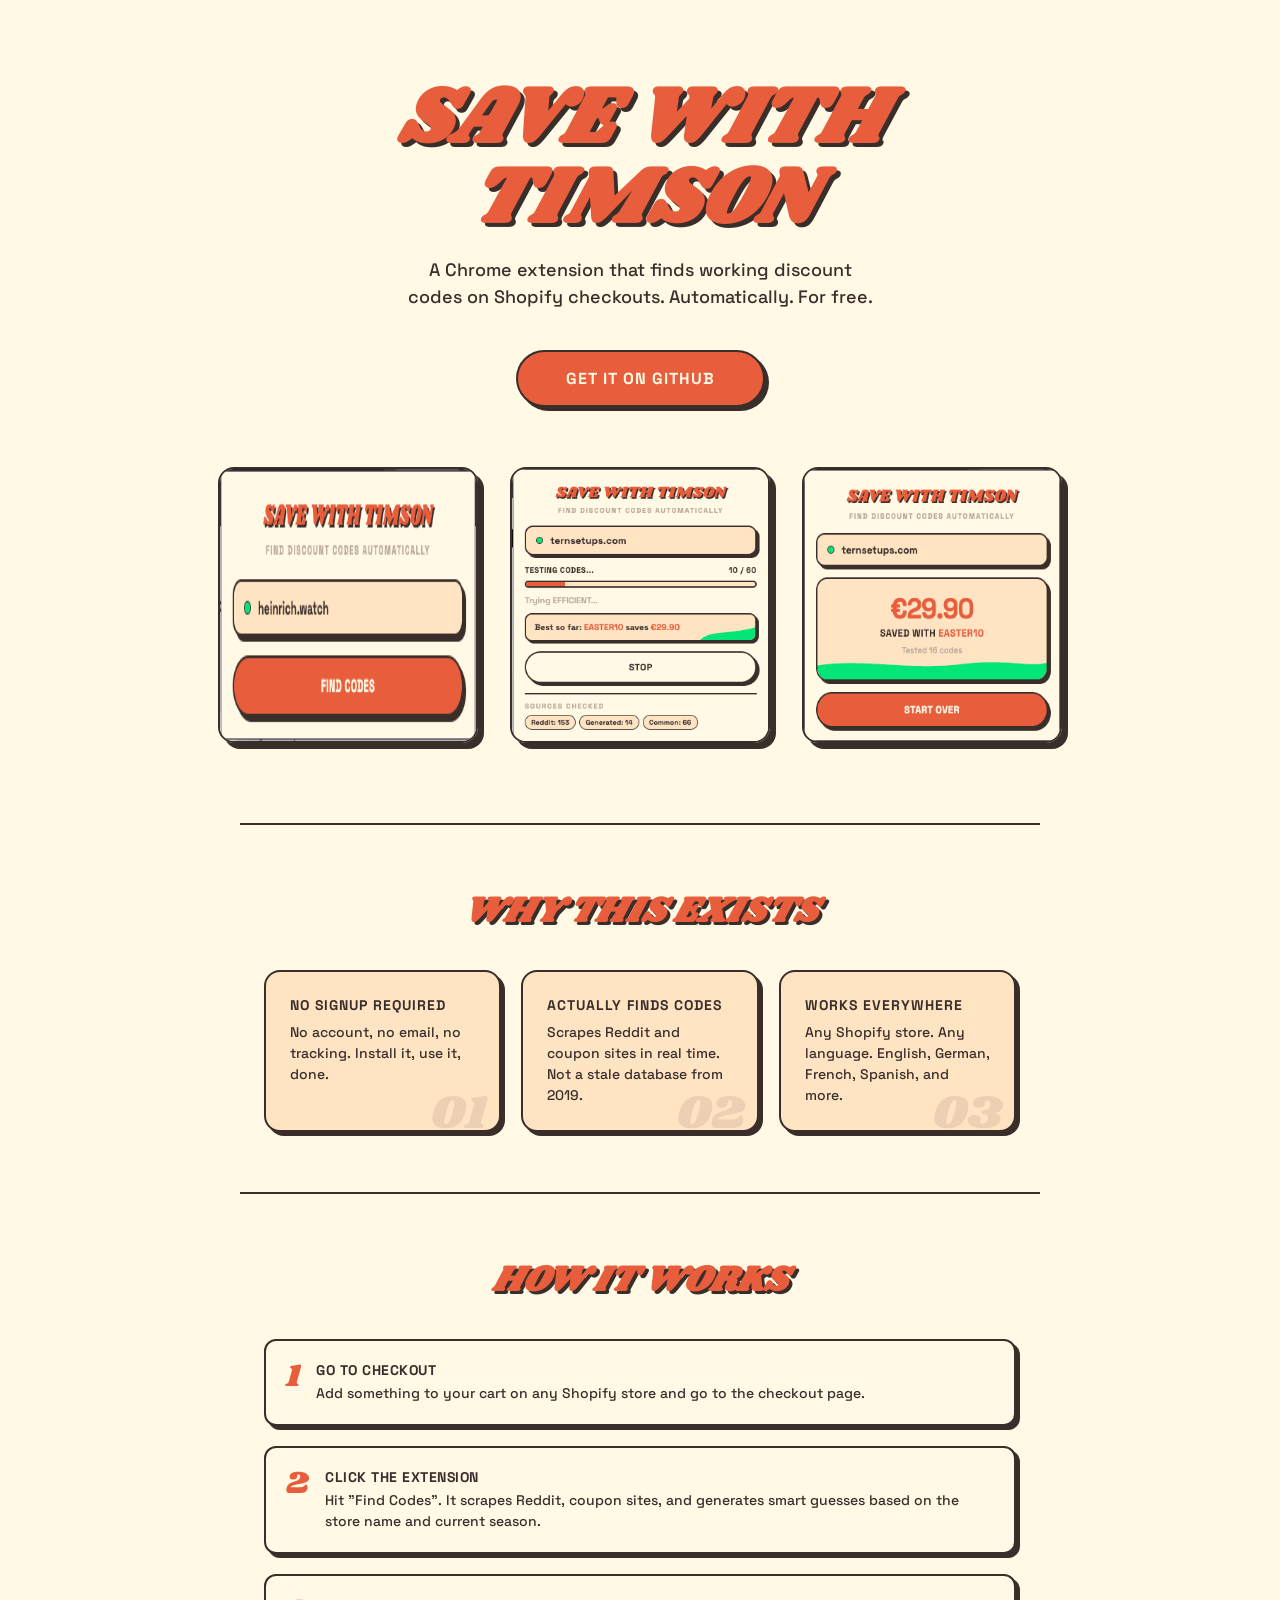
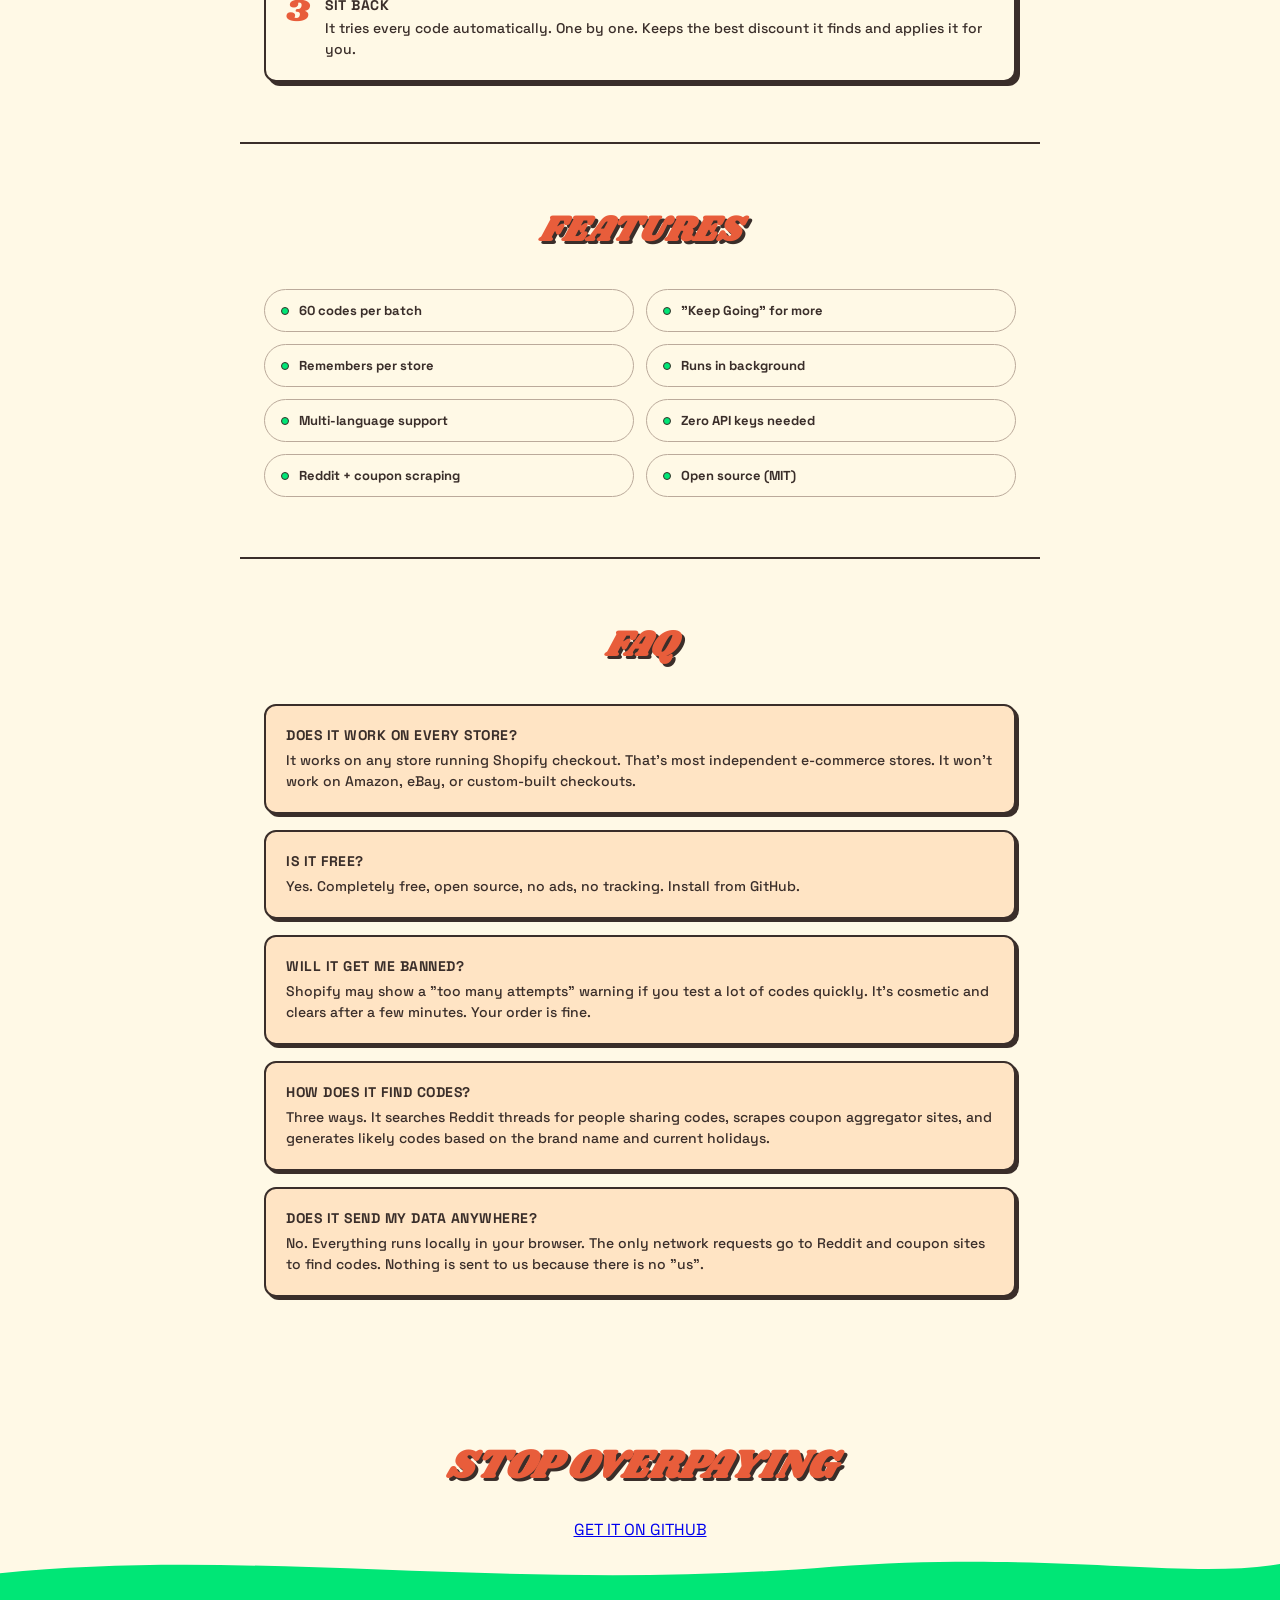
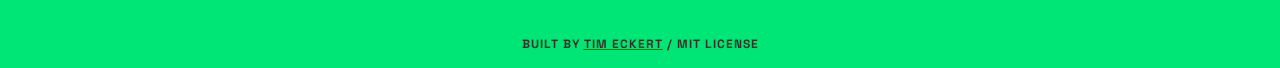
==== docs/index.html @ 1cc59e6c "Clean up README, add Bauhaus landing page - Removed em/en dashes from README - Added docs/index.html" ====
<!DOCTYPE html>
<html lang="en">
<head>
  <meta charset="UTF-8">
  <meta name="viewport" content="width=device-width, initial-scale=1.0">
  <title>Save with Timson</title>
  <link rel="preconnect" href="https://fonts.googleapis.com">
  <link rel="preconnect" href="https://fonts.gstatic.com" crossorigin>
  <link href="https://fonts.googleapis.com/css2?family=Shrikhand&family=Space+Grotesk:wght@400;500;700;900&display=swap" rel="stylesheet">
  <style>
    :root {
      --cream: #FFF9E6;
      --peach: #FFE4C4;
      --espresso: #3A2E2A;
      --orange: #E85D3B;
      --yellow: #FFC107;
      --green: #00E676;
      --outline: #BBAA9B;
    }

    * { margin: 0; padding: 0; box-sizing: border-box; }

    body {
      font-family: 'Space Grotesk', sans-serif;
      background: var(--cream);
      color: var(--espresso);
      overflow-x: hidden;
    }

    /* ---- HERO ---- */
    .hero {
      text-align: center;
      padding: 80px 24px 60px;
      position: relative;
    }

    .hero h1 {
      font-family: 'Shrikhand', cursive;
      font-style: italic;
      font-size: clamp(48px, 8vw, 80px);
      color: var(--orange);
      text-shadow: 4px 4px 0px var(--espresso);
      text-transform: uppercase;
      line-height: 1;
      margin-bottom: 16px;
    }

    .hero .tagline {
      font-size: 18px;
      font-weight: 500;
      color: var(--espresso);
      max-width: 480px;
      margin: 0 auto 40px;
      line-height: 1.5;
    }

    .hero .cta {
      display: inline-block;
      padding: 16px 48px;
      background: var(--orange);
      color: var(--cream);
      font-family: 'Space Grotesk', sans-serif;
      font-size: 16px;
      font-weight: 900;
      text-transform: uppercase;
      letter-spacing: 1px;
      text-decoration: none;
      border: 2px solid var(--espresso);
      border-radius: 2rem;
      box-shadow: 4px 4px 0px var(--espresso);
      transition: all 0.15s;
    }

    .hero .cta:hover {
      box-shadow: 8px 8px 0px var(--espresso);
      transform: translateY(-4px);
    }

    .hero .cta:active {
      box-shadow: 2px 2px 0px var(--espresso);
      transform: translate(2px, 2px);
    }

    /* ---- SCREENSHOTS ---- */
    .screenshots {
      display: flex;
      justify-content: center;
      gap: 32px;
      padding: 0 24px 80px;
      flex-wrap: wrap;
    }

    .screenshots img {
      width: 260px;
      border: 2px solid var(--espresso);
      border-radius: 16px;
      box-shadow: 6px 6px 0px var(--espresso);
    }

    /* ---- SECTIONS ---- */
    section {
      max-width: 800px;
      margin: 0 auto;
      padding: 60px 24px;
    }

    section h2 {
      font-family: 'Shrikhand', cursive;
      font-style: italic;
      font-size: 36px;
      color: var(--orange);
      text-shadow: 3px 3px 0px var(--espresso);
      text-transform: uppercase;
      margin-bottom: 32px;
      text-align: center;
    }

    .divider {
      width: 100%;
      height: 2px;
      background: var(--espresso);
      max-width: 800px;
      margin: 0 auto;
    }

    /* ---- USP CARDS ---- */
    .usp-grid {
      display: grid;
      grid-template-columns: repeat(auto-fit, minmax(220px, 1fr));
      gap: 20px;
    }

    .usp-card {
      background: var(--peach);
      border: 2px solid var(--espresso);
      border-radius: 16px;
      padding: 24px;
      box-shadow: 4px 4px 0px var(--espresso);
      position: relative;
      overflow: hidden;
    }

    .usp-card .number {
      font-family: 'Shrikhand', cursive;
      font-size: 48px;
      color: var(--espresso);
      opacity: 0.1;
      position: absolute;
      bottom: -8px;
      right: 12px;
      line-height: 1;
    }

    .usp-card h3 {
      font-size: 14px;
      font-weight: 900;
      text-transform: uppercase;
      letter-spacing: 1px;
      margin-bottom: 8px;
    }

    .usp-card p {
      font-size: 14px;
      font-weight: 500;
      line-height: 1.5;
      color: var(--espresso);
    }

    /* ---- HOW IT WORKS ---- */
    .steps {
      display: flex;
      flex-direction: column;
      gap: 20px;
    }

    .step {
      display: flex;
      align-items: flex-start;
      gap: 16px;
      background: var(--cream);
      border: 2px solid var(--espresso);
      border-radius: 12px;
      padding: 20px;
      box-shadow: 4px 4px 0px var(--espresso);
    }

    .step-num {
      font-family: 'Shrikhand', cursive;
      font-size: 32px;
      color: var(--orange);
      line-height: 1;
      flex-shrink: 0;
    }

    .step-content h3 {
      font-size: 14px;
      font-weight: 900;
      text-transform: uppercase;
      letter-spacing: 0.5px;
      margin-bottom: 4px;
    }

    .step-content p {
      font-size: 14px;
      font-weight: 500;
      line-height: 1.5;
    }

    /* ---- FEATURES ---- */
    .feature-list {
      display: grid;
      grid-template-columns: 1fr 1fr;
      gap: 12px;
    }

    .feature-item {
      display: flex;
      align-items: center;
      gap: 10px;
      padding: 12px 16px;
      border: 1.5px solid var(--outline);
      border-radius: 2rem;
      font-size: 13px;
      font-weight: 700;
    }

    .feature-dot {
      width: 8px;
      height: 8px;
      background: var(--green);
      border-radius: 50%;
      border: 1.5px solid var(--espresso);
      flex-shrink: 0;
    }

    /* ---- FAQ ---- */
    .faq-list {
      display: flex;
      flex-direction: column;
      gap: 16px;
    }

    .faq-item {
      background: var(--peach);
      border: 2px solid var(--espresso);
      border-radius: 12px;
      padding: 20px;
      box-shadow: 3px 3px 0px var(--espresso);
    }

    .faq-item h3 {
      font-size: 14px;
      font-weight: 900;
      text-transform: uppercase;
      letter-spacing: 0.5px;
      margin-bottom: 6px;
    }

    .faq-item p {
      font-size: 14px;
      font-weight: 500;
      line-height: 1.5;
    }

    /* ---- FOOTER CTA ---- */
    .footer-cta {
      text-align: center;
      padding: 80px 24px;
      position: relative;
      overflow: hidden;
    }

    .footer-cta h2 {
      font-family: 'Shrikhand', cursive;
      font-style: italic;
      font-size: 40px;
      color: var(--orange);
      text-shadow: 3px 3px 0px var(--espresso);
      text-transform: uppercase;
      margin-bottom: 24px;
    }

    .footer-cta .wave {
      position: absolute;
      bottom: 0;
      left: 0;
      right: 0;
      height: 80px;
      background-image: url("data:image/svg+xml,%3Csvg xmlns='http://www.w3.org/2000/svg' viewBox='0 0 400 60' preserveAspectRatio='none'%3E%3Cpath d='M0,25 C80,5 160,40 260,20 C330,8 370,30 400,18 L400,60 L0,60 Z' fill='%2300E676'/%3E%3C/svg%3E");
      background-size: 100% 100%;
    }

    footer {
      background: var(--green);
      text-align: center;
      padding: 16px;
      font-size: 12px;
      font-weight: 700;
      text-transform: uppercase;
      letter-spacing: 1px;
      color: var(--espresso);
    }

    footer a {
      color: var(--espresso);
      text-decoration: underline;
    }

    /* ---- RESPONSIVE ---- */
    @media (max-width: 600px) {
      .feature-list { grid-template-columns: 1fr; }
      .screenshots { gap: 16px; }
      .screenshots img { width: 200px; }
    }
  </style>
</head>
<body>

  <!-- HERO -->
  <div class="hero">
    <h1>SAVE WITH<br>TIMSON</h1>
    <p class="tagline">
      A Chrome extension that finds working discount codes on Shopify checkouts. Automatically. For free.
    </p>
    <a href="https://github.com/TimEckert/SaveWithTimson" class="cta">GET IT ON GITHUB</a>
  </div>

  <!-- SCREENSHOTS -->
  <div class="screenshots">
    <img src="../screenshots/idle.png" alt="Ready state">
    <img src="../screenshots/searching.png" alt="Searching for codes">
    <img src="../screenshots/found.png" alt="Discount found">
  </div>

  <div class="divider"></div>

  <!-- WHY THIS -->
  <section>
    <h2>WHY THIS EXISTS</h2>
    <div class="usp-grid">
      <div class="usp-card">
        <h3>No signup required</h3>
        <p>No account, no email, no tracking. Install it, use it, done.</p>
        <span class="number">01</span>
      </div>
      <div class="usp-card">
        <h3>Actually finds codes</h3>
        <p>Scrapes Reddit and coupon sites in real time. Not a stale database from 2019.</p>
        <span class="number">02</span>
      </div>
      <div class="usp-card">
        <h3>Works everywhere</h3>
        <p>Any Shopify store. Any language. English, German, French, Spanish, and more.</p>
        <span class="number">03</span>
      </div>
    </div>
  </section>

  <div class="divider"></div>

  <!-- HOW IT WORKS -->
  <section>
    <h2>HOW IT WORKS</h2>
    <div class="steps">
      <div class="step">
        <span class="step-num">1</span>
        <div class="step-content">
          <h3>Go to checkout</h3>
          <p>Add something to your cart on any Shopify store and go to the checkout page.</p>
        </div>
      </div>
      <div class="step">
        <span class="step-num">2</span>
        <div class="step-content">
          <h3>Click the extension</h3>
          <p>Hit "Find Codes". It scrapes Reddit, coupon sites, and generates smart guesses based on the store name and current season.</p>
        </div>
      </div>
      <div class="step">
        <span class="step-num">3</span>
        <div class="step-content">
          <h3>Sit back</h3>
          <p>It tries every code automatically. One by one. Keeps the best discount it finds and applies it for you.</p>
        </div>
      </div>
    </div>
  </section>

  <div class="divider"></div>

  <!-- FEATURES -->
  <section>
    <h2>FEATURES</h2>
    <div class="feature-list">
      <div class="feature-item"><span class="feature-dot"></span> 60 codes per batch</div>
      <div class="feature-item"><span class="feature-dot"></span> "Keep Going" for more</div>
      <div class="feature-item"><span class="feature-dot"></span> Remembers per store</div>
      <div class="feature-item"><span class="feature-dot"></span> Runs in background</div>
      <div class="feature-item"><span class="feature-dot"></span> Multi-language support</div>
      <div class="feature-item"><span class="feature-dot"></span> Zero API keys needed</div>
      <div class="feature-item"><span class="feature-dot"></span> Reddit + coupon scraping</div>
      <div class="feature-item"><span class="feature-dot"></span> Open source (MIT)</div>
    </div>
  </section>

  <div class="divider"></div>

  <!-- FAQ -->
  <section>
    <h2>FAQ</h2>
    <div class="faq-list">
      <div class="faq-item">
        <h3>Does it work on every store?</h3>
        <p>It works on any store running Shopify checkout. That's most independent e-commerce stores. It won't work on Amazon, eBay, or custom-built checkouts.</p>
      </div>
      <div class="faq-item">
        <h3>Is it free?</h3>
        <p>Yes. Completely free, open source, no ads, no tracking. Install from GitHub.</p>
      </div>
      <div class="faq-item">
        <h3>Will it get me banned?</h3>
        <p>Shopify may show a "too many attempts" warning if you test a lot of codes quickly. It's cosmetic and clears after a few minutes. Your order is fine.</p>
      </div>
      <div class="faq-item">
        <h3>How does it find codes?</h3>
        <p>Three ways. It searches Reddit threads for people sharing codes, scrapes coupon aggregator sites, and generates likely codes based on the brand name and current holidays.</p>
      </div>
      <div class="faq-item">
        <h3>Does it send my data anywhere?</h3>
        <p>No. Everything runs locally in your browser. The only network requests go to Reddit and coupon sites to find codes. Nothing is sent to us because there is no "us".</p>
      </div>
    </div>
  </section>

  <!-- FOOTER CTA -->
  <div class="footer-cta">
    <h2>STOP OVERPAYING</h2>
    <a href="https://github.com/TimEckert/SaveWithTimson" class="cta">GET IT ON GITHUB</a>
    <div class="wave"></div>
  </div>

  <footer>
    Built by <a href="https://github.com/TimEckert">Tim Eckert</a> / MIT License
  </footer>

</body>
</html>
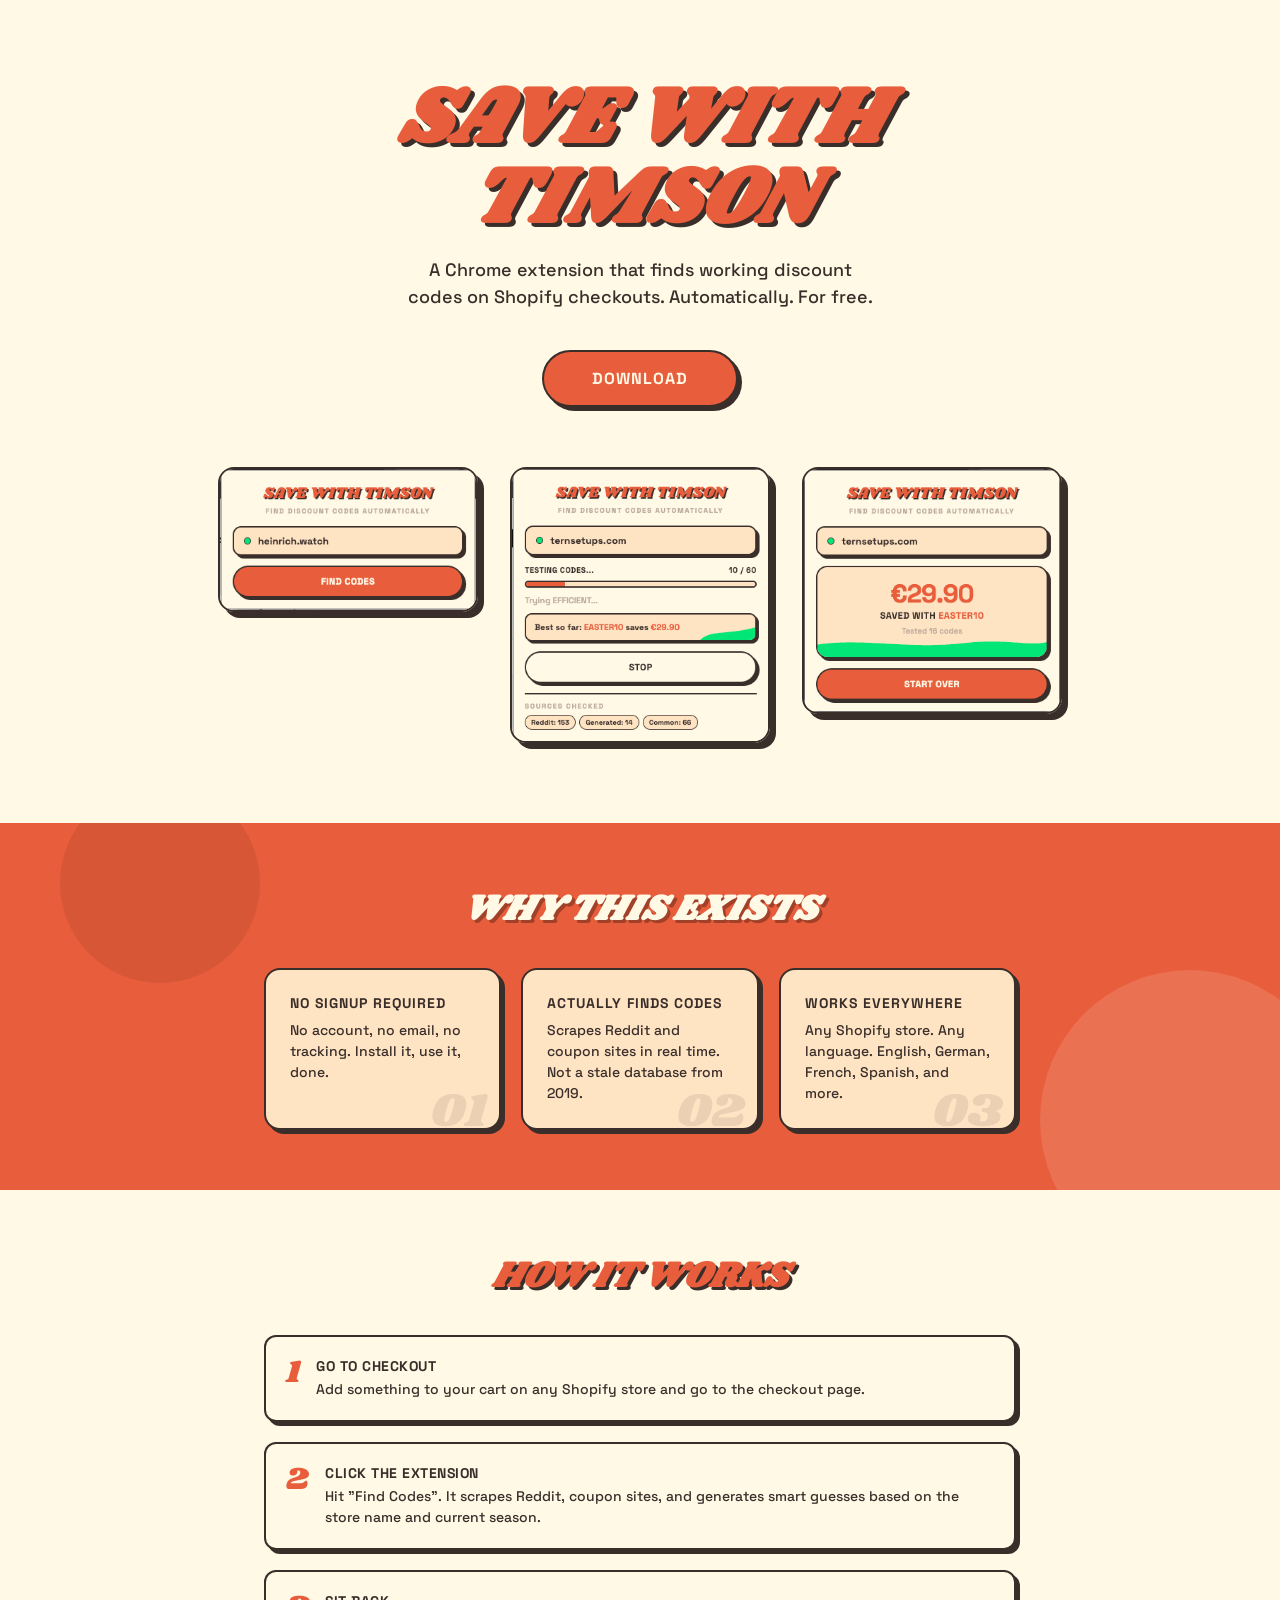
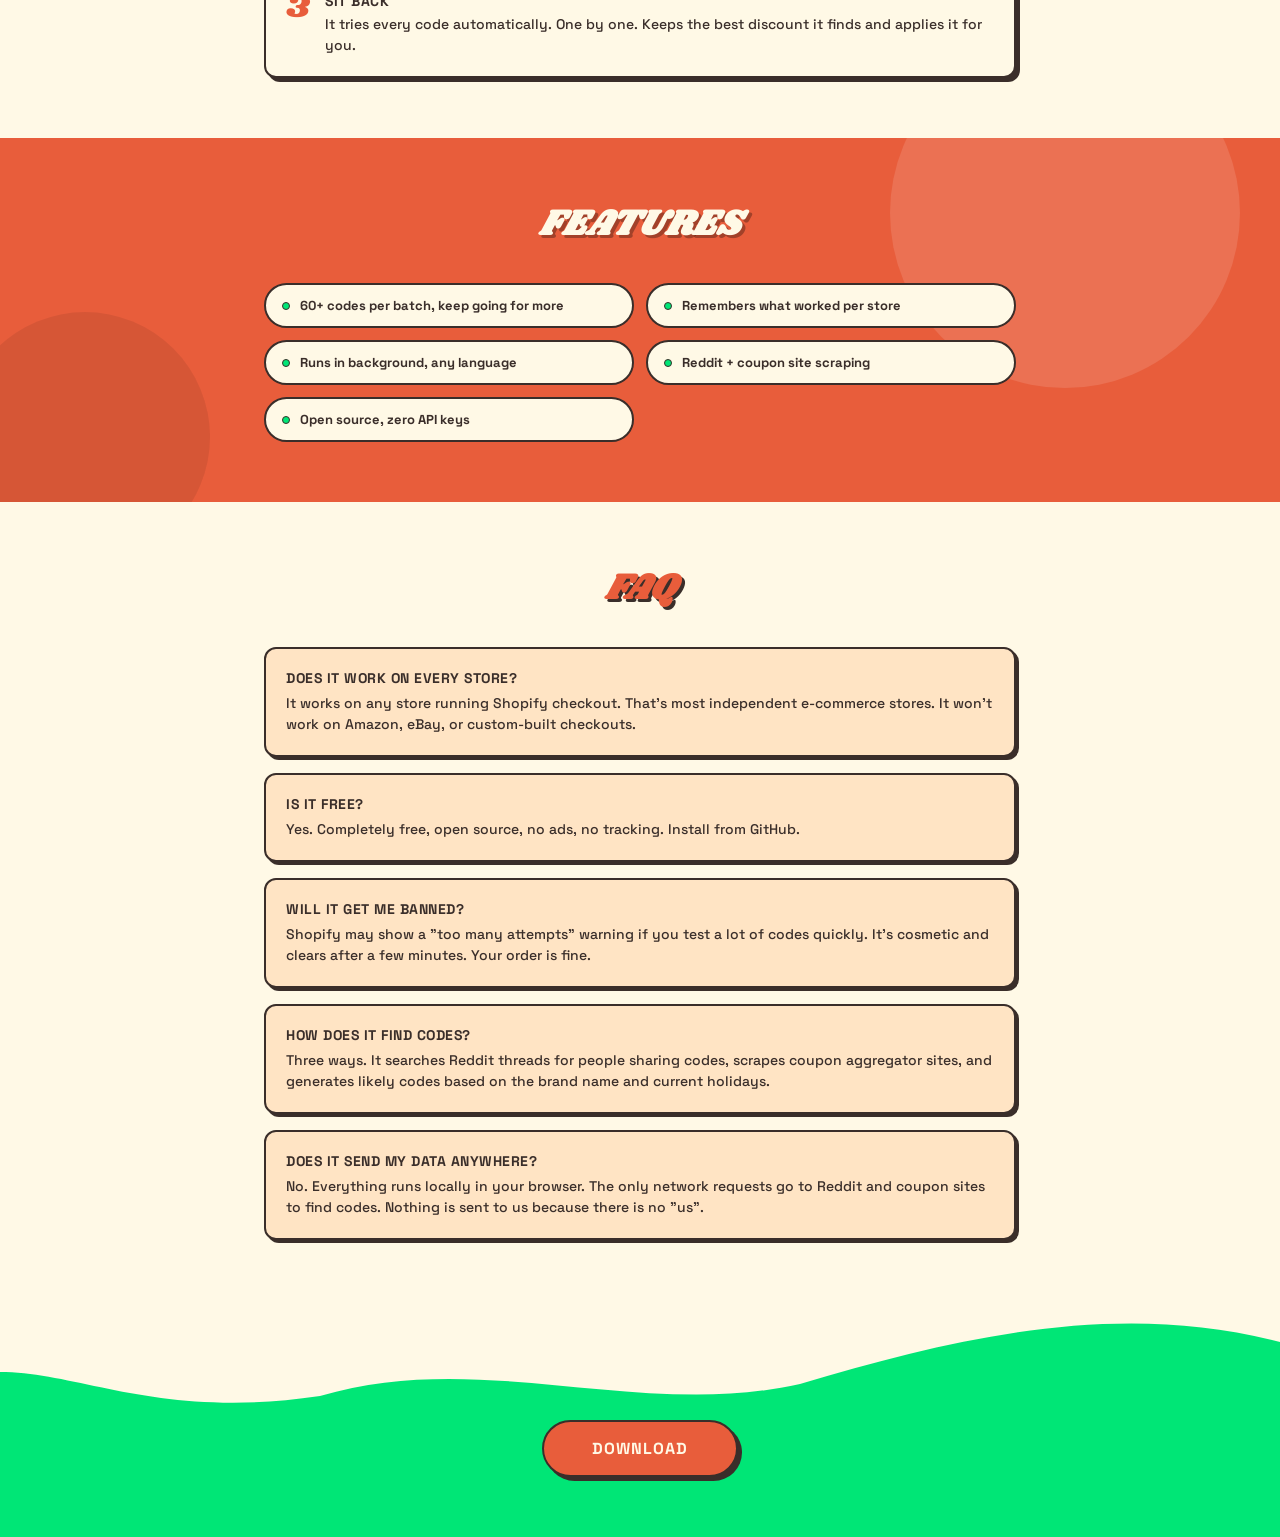
==== commit 4353e630: "Update landing page: orange feature sections, wavy footer, download button - Add orange + circles ba" ====
--- a/docs/index.html
+++ b/docs/index.html
@@ -54,7 +54,7 @@
       line-height: 1.5;
     }
 
-    .hero .cta {
+    .cta {
       display: inline-block;
       padding: 16px 48px;
       background: var(--orange);
@@ -71,12 +71,12 @@
       transition: all 0.15s;
     }
 
-    .hero .cta:hover {
+    .cta:hover {
       box-shadow: 8px 8px 0px var(--espresso);
       transform: translateY(-4px);
     }
 
-    .hero .cta:active {
+    .cta:active {
       box-shadow: 2px 2px 0px var(--espresso);
       transform: translate(2px, 2px);
     }
@@ -85,6 +85,7 @@
     .screenshots {
       display: flex;
       justify-content: center;
+      align-items: flex-start;
       gap: 32px;
       padding: 0 24px 80px;
       flex-wrap: wrap;
@@ -92,6 +93,7 @@
 
     .screenshots img {
       width: 260px;
+      height: auto;
       border: 2px solid var(--espresso);
       border-radius: 16px;
       box-shadow: 6px 6px 0px var(--espresso);
@@ -121,6 +123,46 @@
       background: var(--espresso);
       max-width: 800px;
       margin: 0 auto;
+    }
+
+    /* ---- USP SECTION ---- */
+    .usp-section {
+      background: var(--orange);
+      position: relative;
+      overflow: hidden;
+    }
+
+    .usp-section::before,
+    .usp-section::after {
+      content: '';
+      position: absolute;
+      border-radius: 50%;
+    }
+
+    .usp-section::before {
+      width: 300px;
+      height: 300px;
+      background: rgba(255, 255, 255, 0.12);
+      bottom: -80px;
+      right: -60px;
+    }
+
+    .usp-section::after {
+      width: 200px;
+      height: 200px;
+      background: rgba(0, 0, 0, 0.08);
+      top: -40px;
+      left: 60px;
+    }
+
+    .usp-section h2 {
+      color: var(--cream);
+      text-shadow: 3px 3px 0px rgba(0, 0, 0, 0.3);
+    }
+
+    .usp-section section {
+      position: relative;
+      z-index: 1;
     }
 
     /* ---- USP CARDS ---- */
@@ -206,6 +248,46 @@
       line-height: 1.5;
     }
 
+    /* ---- FEATURES SECTION ---- */
+    .features-section {
+      background: var(--orange);
+      position: relative;
+      overflow: hidden;
+    }
+
+    .features-section::before,
+    .features-section::after {
+      content: '';
+      position: absolute;
+      border-radius: 50%;
+    }
+
+    .features-section::before {
+      width: 350px;
+      height: 350px;
+      background: rgba(255, 255, 255, 0.12);
+      top: -100px;
+      right: 40px;
+    }
+
+    .features-section::after {
+      width: 250px;
+      height: 250px;
+      background: rgba(0, 0, 0, 0.08);
+      bottom: -60px;
+      left: -40px;
+    }
+
+    .features-section h2 {
+      color: var(--cream);
+      text-shadow: 3px 3px 0px rgba(0, 0, 0, 0.3);
+    }
+
+    .features-section section {
+      position: relative;
+      z-index: 1;
+    }
+
     /* ---- FEATURES ---- */
     .feature-list {
       display: grid;
@@ -218,10 +300,11 @@
       align-items: center;
       gap: 10px;
       padding: 12px 16px;
-      border: 1.5px solid var(--outline);
+      border: 2px solid var(--espresso);
       border-radius: 2rem;
       font-size: 13px;
       font-weight: 700;
+      background: var(--cream);
     }
 
     .feature-dot {
@@ -265,45 +348,25 @@
     /* ---- FOOTER CTA ---- */
     .footer-cta {
       text-align: center;
-      padding: 80px 24px;
+      padding: 120px 24px 60px;
       position: relative;
       overflow: hidden;
-    }
-
-    .footer-cta h2 {
-      font-family: 'Shrikhand', cursive;
-      font-style: italic;
-      font-size: 40px;
-      color: var(--orange);
-      text-shadow: 3px 3px 0px var(--espresso);
-      text-transform: uppercase;
-      margin-bottom: 24px;
+      background: var(--green);
+    }
+
+    .footer-cta .cta {
+      position: relative;
+      z-index: 1;
     }
 
     .footer-cta .wave {
       position: absolute;
-      bottom: 0;
+      top: 0;
       left: 0;
       right: 0;
-      height: 80px;
-      background-image: url("data:image/svg+xml,%3Csvg xmlns='http://www.w3.org/2000/svg' viewBox='0 0 400 60' preserveAspectRatio='none'%3E%3Cpath d='M0,25 C80,5 160,40 260,20 C330,8 370,30 400,18 L400,60 L0,60 Z' fill='%2300E676'/%3E%3C/svg%3E");
+      height: 120px;
+      background-image: url("data:image/svg+xml,%3Csvg xmlns='http://www.w3.org/2000/svg' viewBox='0 0 400 100' preserveAspectRatio='none'%3E%3Cpath d='M0,0 L400,0 L400,35 C350,0 300,30 250,70 C200,100 150,40 100,80 C50,100 25,60 0,60 Z' fill='%23FFF9E6'/%3E%3C/svg%3E");
       background-size: 100% 100%;
-    }
-
-    footer {
-      background: var(--green);
-      text-align: center;
-      padding: 16px;
-      font-size: 12px;
-      font-weight: 700;
-      text-transform: uppercase;
-      letter-spacing: 1px;
-      color: var(--espresso);
-    }
-
-    footer a {
-      color: var(--espresso);
-      text-decoration: underline;
     }
 
     /* ---- RESPONSIVE ---- */
@@ -322,7 +385,7 @@
     <p class="tagline">
       A Chrome extension that finds working discount codes on Shopify checkouts. Automatically. For free.
     </p>
-    <a href="https://github.com/TimEckert/SaveWithTimson" class="cta">GET IT ON GITHUB</a>
+    <a href="https://github.com/OnlyTimsons/SaveWithTimson/releases/latest" class="cta">DOWNLOAD</a>
   </div>
 
   <!-- SCREENSHOTS -->
@@ -332,31 +395,29 @@
     <img src="../screenshots/found.png" alt="Discount found">
   </div>
 
-  <div class="divider"></div>
-
   <!-- WHY THIS -->
-  <section>
-    <h2>WHY THIS EXISTS</h2>
-    <div class="usp-grid">
-      <div class="usp-card">
-        <h3>No signup required</h3>
-        <p>No account, no email, no tracking. Install it, use it, done.</p>
-        <span class="number">01</span>
-      </div>
-      <div class="usp-card">
-        <h3>Actually finds codes</h3>
-        <p>Scrapes Reddit and coupon sites in real time. Not a stale database from 2019.</p>
-        <span class="number">02</span>
-      </div>
-      <div class="usp-card">
-        <h3>Works everywhere</h3>
-        <p>Any Shopify store. Any language. English, German, French, Spanish, and more.</p>
-        <span class="number">03</span>
-      </div>
-    </div>
-  </section>
-
-  <div class="divider"></div>
+  <div class="usp-section">
+    <section>
+      <h2>WHY THIS EXISTS</h2>
+      <div class="usp-grid">
+        <div class="usp-card">
+          <h3>No signup required</h3>
+          <p>No account, no email, no tracking. Install it, use it, done.</p>
+          <span class="number">01</span>
+        </div>
+        <div class="usp-card">
+          <h3>Actually finds codes</h3>
+          <p>Scrapes Reddit and coupon sites in real time. Not a stale database from 2019.</p>
+          <span class="number">02</span>
+        </div>
+        <div class="usp-card">
+          <h3>Works everywhere</h3>
+          <p>Any Shopify store. Any language. English, German, French, Spanish, and more.</p>
+          <span class="number">03</span>
+        </div>
+      </div>
+    </section>
+  </div>
 
   <!-- HOW IT WORKS -->
   <section>
@@ -386,24 +447,19 @@
     </div>
   </section>
 
-  <div class="divider"></div>
-
   <!-- FEATURES -->
-  <section>
-    <h2>FEATURES</h2>
-    <div class="feature-list">
-      <div class="feature-item"><span class="feature-dot"></span> 60 codes per batch</div>
-      <div class="feature-item"><span class="feature-dot"></span> "Keep Going" for more</div>
-      <div class="feature-item"><span class="feature-dot"></span> Remembers per store</div>
-      <div class="feature-item"><span class="feature-dot"></span> Runs in background</div>
-      <div class="feature-item"><span class="feature-dot"></span> Multi-language support</div>
-      <div class="feature-item"><span class="feature-dot"></span> Zero API keys needed</div>
-      <div class="feature-item"><span class="feature-dot"></span> Reddit + coupon scraping</div>
-      <div class="feature-item"><span class="feature-dot"></span> Open source (MIT)</div>
-    </div>
-  </section>
-
-  <div class="divider"></div>
+  <div class="features-section">
+    <section>
+      <h2>FEATURES</h2>
+      <div class="feature-list">
+        <div class="feature-item"><span class="feature-dot"></span> 60+ codes per batch, keep going for more</div>
+        <div class="feature-item"><span class="feature-dot"></span> Remembers what worked per store</div>
+        <div class="feature-item"><span class="feature-dot"></span> Runs in background, any language</div>
+        <div class="feature-item"><span class="feature-dot"></span> Reddit + coupon site scraping</div>
+        <div class="feature-item"><span class="feature-dot"></span> Open source, zero API keys</div>
+      </div>
+    </section>
+  </div>
 
   <!-- FAQ -->
   <section>
@@ -434,14 +490,10 @@
 
   <!-- FOOTER CTA -->
   <div class="footer-cta">
-    <h2>STOP OVERPAYING</h2>
-    <a href="https://github.com/TimEckert/SaveWithTimson" class="cta">GET IT ON GITHUB</a>
+    <a href="https://github.com/OnlyTimsons/SaveWithTimson/releases/latest" class="cta">DOWNLOAD</a>
     <div class="wave"></div>
   </div>
 
-  <footer>
-    Built by <a href="https://github.com/TimEckert">Tim Eckert</a> / MIT License
-  </footer>
 
 </body>
 </html>
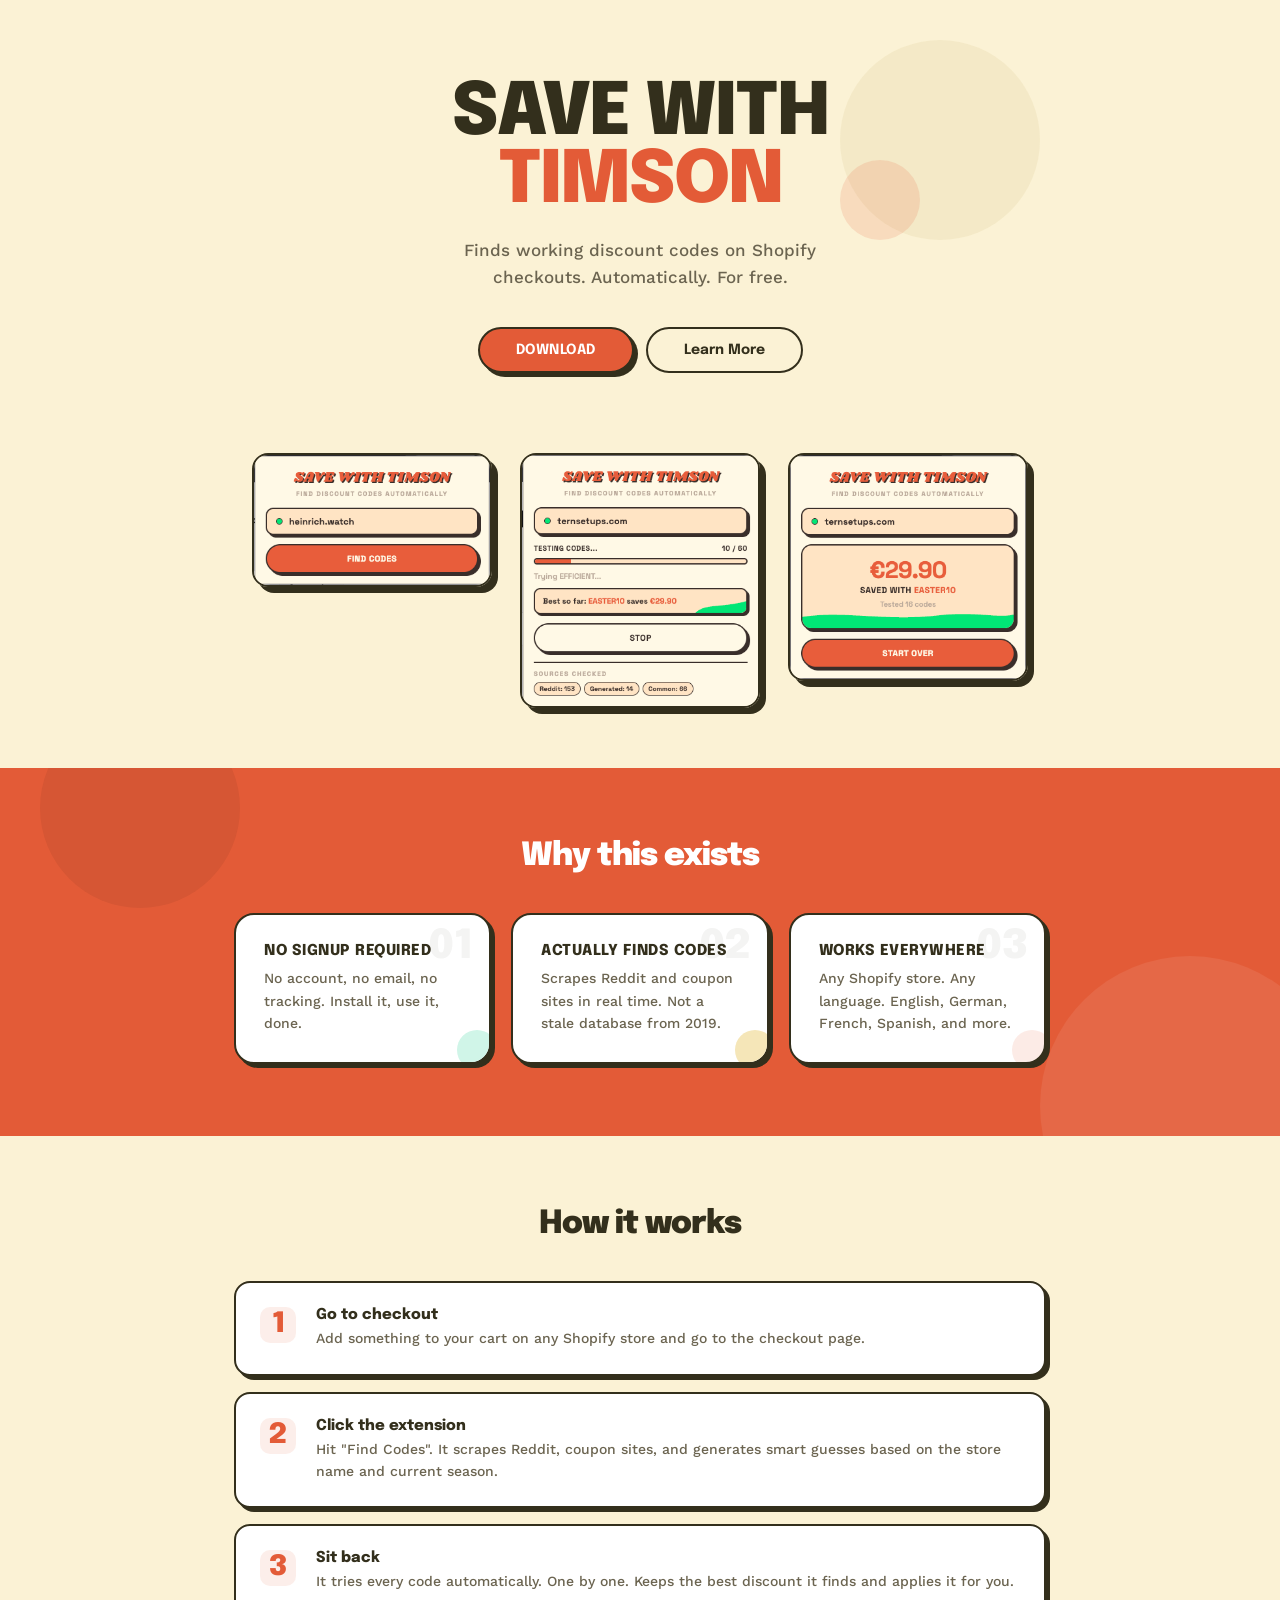
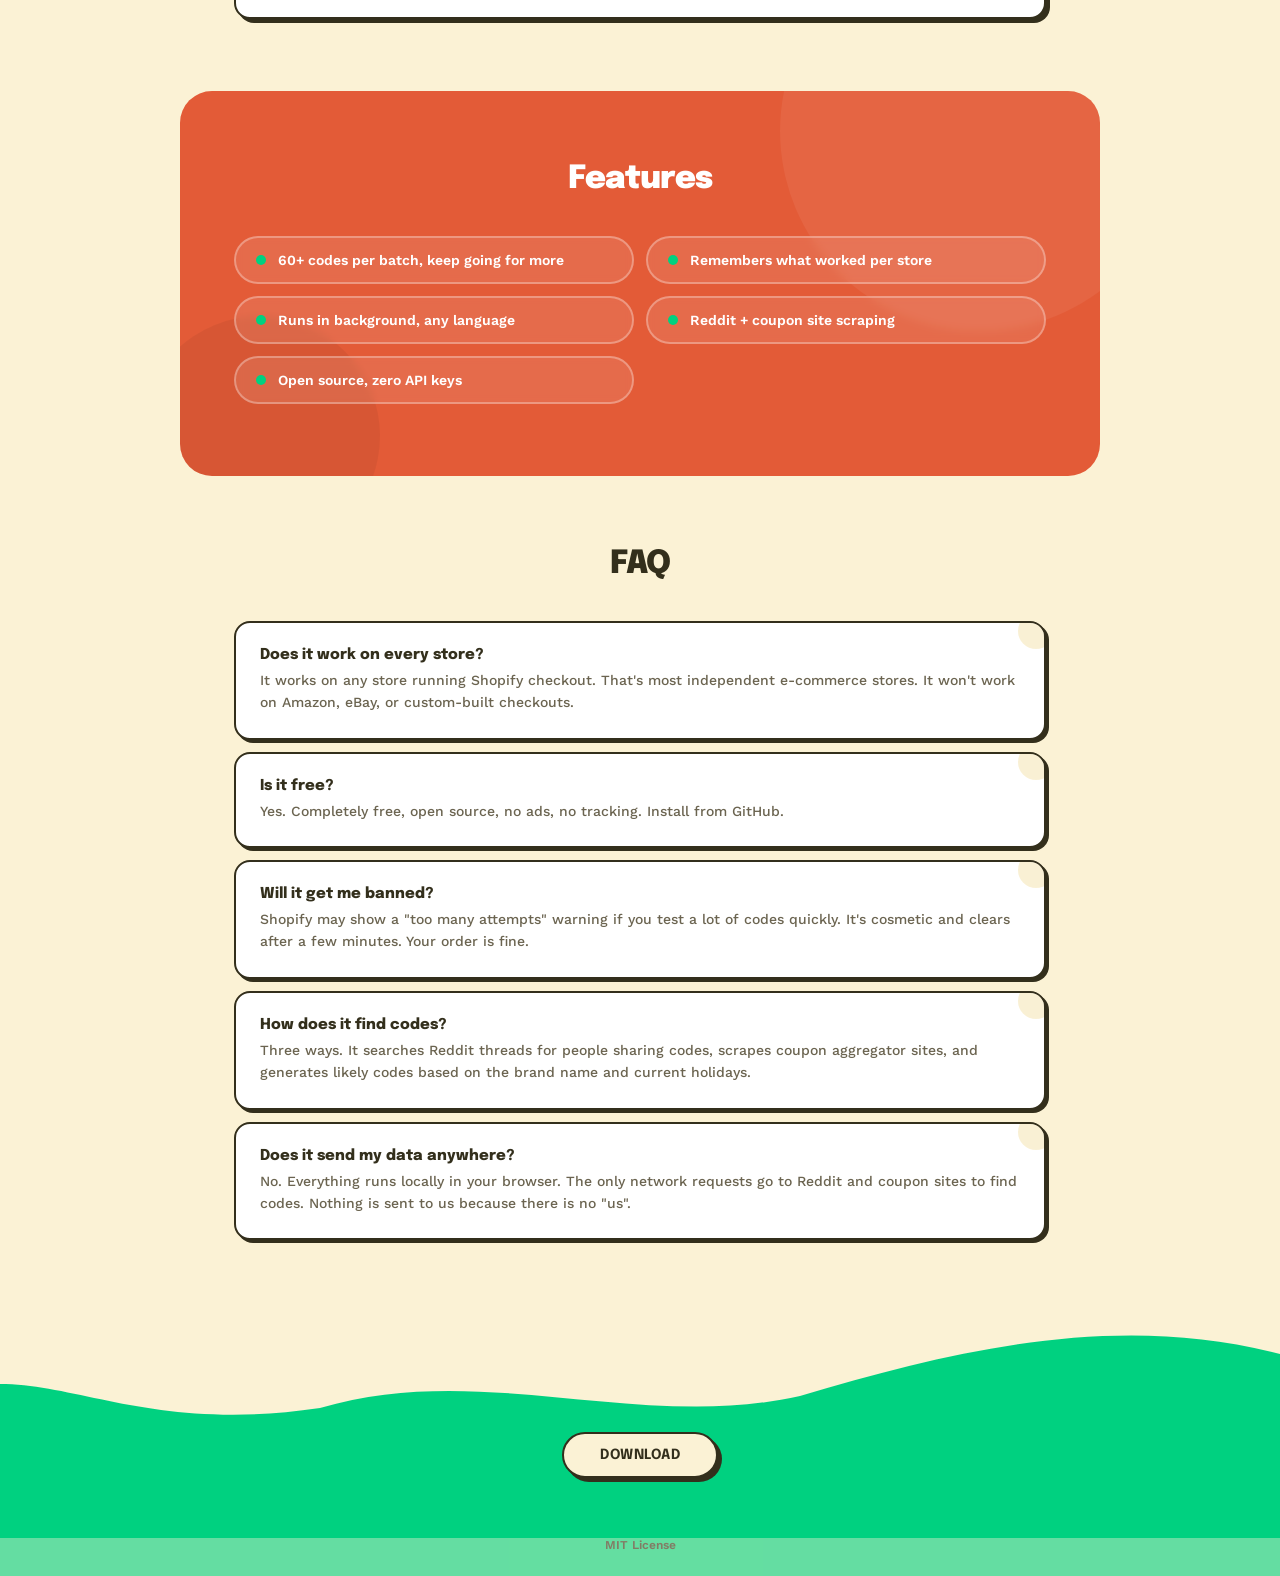
==== commit 6768d986: "Redesign extension popup and landing page with RetroTimsons design system - Swap Shrikhand + Space G" ====
--- a/docs/index.html
+++ b/docs/index.html
@@ -4,81 +4,154 @@
   <meta charset="UTF-8">
   <meta name="viewport" content="width=device-width, initial-scale=1.0">
   <title>Save with Timson</title>
+  <link rel="icon" type="image/svg+xml" href="./favicon.svg">
   <link rel="preconnect" href="https://fonts.googleapis.com">
   <link rel="preconnect" href="https://fonts.gstatic.com" crossorigin>
-  <link href="https://fonts.googleapis.com/css2?family=Shrikhand&family=Space+Grotesk:wght@400;500;700;900&display=swap" rel="stylesheet">
+  <link href="https://fonts.googleapis.com/css2?family=Epilogue:wght@400;500;600;700;800;900&family=Work+Sans:wght@400;500;600;700&display=swap" rel="stylesheet">
   <style>
     :root {
-      --cream: #FFF9E6;
-      --peach: #FFE4C4;
-      --espresso: #3A2E2A;
-      --orange: #E85D3B;
-      --yellow: #FFC107;
-      --green: #00E676;
-      --outline: #BBAA9B;
+      --primary: #E35B37;
+      --primary-dark: #a83110;
+      --secondary: #F4B41A;
+      --secondary-light: #f5e6b8;
+      --tertiary: #00D180;
+      --tertiary-light: #d0f5e8;
+      --surface: #FBF2D5;
+      --surface-dim: #f0e4be;
+      --surface-card: #ffffff;
+      --on-surface: #332f1c;
+      --on-surface-muted: #6b6450;
     }
 
     * { margin: 0; padding: 0; box-sizing: border-box; }
 
     body {
-      font-family: 'Space Grotesk', sans-serif;
-      background: var(--cream);
-      color: var(--espresso);
+      font-family: 'Work Sans', sans-serif;
+      background: var(--surface);
+      color: var(--on-surface);
       overflow-x: hidden;
     }
 
     /* ---- HERO ---- */
     .hero {
+      padding: 80px 24px 40px;
+      position: relative;
+      overflow: hidden;
+      max-width: 960px;
+      margin: 0 auto;
+    }
+
+    .hero::before {
+      content: '';
+      position: absolute;
+      width: 200px;
+      height: 200px;
+      border-radius: 50%;
+      background: var(--surface-dim);
+      opacity: 0.6;
+      top: 40px;
+      right: 80px;
+    }
+
+    .hero::after {
+      content: '';
+      position: absolute;
+      width: 80px;
+      height: 80px;
+      border-radius: 50%;
+      background: var(--primary);
+      opacity: 0.15;
+      top: 160px;
+      right: 200px;
+    }
+
+    .hero-content {
+      position: relative;
+      z-index: 1;
       text-align: center;
-      padding: 80px 24px 60px;
-      position: relative;
     }
 
     .hero h1 {
-      font-family: 'Shrikhand', cursive;
-      font-style: italic;
-      font-size: clamp(48px, 8vw, 80px);
-      color: var(--orange);
-      text-shadow: 4px 4px 0px var(--espresso);
+      font-family: 'Epilogue', sans-serif;
+      font-weight: 900;
+      font-size: clamp(44px, 7vw, 72px);
+      color: var(--on-surface);
+      letter-spacing: -2px;
+      line-height: 0.95;
+      margin-bottom: 20px;
+    }
+
+    .hero h1 span {
+      color: var(--primary);
+    }
+
+    .hero .tagline {
+      font-size: 17px;
+      font-weight: 500;
+      color: var(--on-surface-muted);
+      max-width: 440px;
+      margin: 0 auto 36px;
+      line-height: 1.6;
+    }
+
+    .hero-actions {
+      display: flex;
+      gap: 12px;
+      justify-content: center;
+      flex-wrap: wrap;
+    }
+
+    /* ---- BUTTONS ---- */
+    .btn-primary {
+      display: inline-flex;
+      align-items: center;
+      gap: 8px;
+      padding: 14px 36px;
+      background: var(--primary);
+      color: #fff;
+      font-family: 'Epilogue', sans-serif;
+      font-size: 14px;
+      font-weight: 700;
       text-transform: uppercase;
-      line-height: 1;
-      margin-bottom: 16px;
-    }
-
-    .hero .tagline {
-      font-size: 18px;
-      font-weight: 500;
-      color: var(--espresso);
-      max-width: 480px;
-      margin: 0 auto 40px;
-      line-height: 1.5;
-    }
-
-    .cta {
-      display: inline-block;
-      padding: 16px 48px;
-      background: var(--orange);
-      color: var(--cream);
-      font-family: 'Space Grotesk', sans-serif;
-      font-size: 16px;
-      font-weight: 900;
-      text-transform: uppercase;
-      letter-spacing: 1px;
+      letter-spacing: 0.5px;
       text-decoration: none;
-      border: 2px solid var(--espresso);
-      border-radius: 2rem;
-      box-shadow: 4px 4px 0px var(--espresso);
-      transition: all 0.15s;
-    }
-
-    .cta:hover {
-      box-shadow: 8px 8px 0px var(--espresso);
-      transform: translateY(-4px);
-    }
-
-    .cta:active {
-      box-shadow: 2px 2px 0px var(--espresso);
+      border: 2px solid var(--on-surface);
+      border-radius: 100px;
+      box-shadow: 4px 4px 0px var(--on-surface);
+      transition: all 0.2s;
+      cursor: pointer;
+    }
+
+    .btn-primary:hover {
+      background: var(--primary-dark);
+      box-shadow: 6px 6px 0px var(--on-surface);
+      transform: translateY(-2px);
+    }
+
+    .btn-primary:active {
+      box-shadow: 2px 2px 0px var(--on-surface);
       transform: translate(2px, 2px);
+    }
+
+    .btn-ghost {
+      display: inline-flex;
+      align-items: center;
+      gap: 8px;
+      padding: 14px 36px;
+      background: transparent;
+      color: var(--on-surface);
+      font-family: 'Epilogue', sans-serif;
+      font-size: 14px;
+      font-weight: 700;
+      text-decoration: none;
+      border: 2px solid var(--on-surface);
+      border-radius: 100px;
+      transition: all 0.2s;
+      cursor: pointer;
+    }
+
+    .btn-ghost:hover {
+      background: var(--surface-dim);
     }
 
     /* ---- SCREENSHOTS ---- */
@@ -86,209 +159,224 @@
       display: flex;
       justify-content: center;
       align-items: flex-start;
-      gap: 32px;
-      padding: 0 24px 80px;
+      gap: 28px;
+      padding: 40px 24px 60px;
       flex-wrap: wrap;
+      max-width: 960px;
+      margin: 0 auto;
     }
 
     .screenshots img {
-      width: 260px;
+      width: 240px;
       height: auto;
-      border: 2px solid var(--espresso);
+      border: 2px solid var(--on-surface);
       border-radius: 16px;
-      box-shadow: 6px 6px 0px var(--espresso);
+      box-shadow: 6px 6px 0px var(--on-surface);
     }
 
     /* ---- SECTIONS ---- */
-    section {
-      max-width: 800px;
+    .section-inner {
+      max-width: 860px;
       margin: 0 auto;
-      padding: 60px 24px;
-    }
-
-    section h2 {
-      font-family: 'Shrikhand', cursive;
-      font-style: italic;
-      font-size: 36px;
-      color: var(--orange);
-      text-shadow: 3px 3px 0px var(--espresso);
-      text-transform: uppercase;
-      margin-bottom: 32px;
+      padding: 72px 24px;
+    }
+
+    .section-title {
+      font-family: 'Epilogue', sans-serif;
+      font-weight: 900;
+      font-size: 32px;
+      color: var(--on-surface);
+      letter-spacing: -1px;
+      margin-bottom: 40px;
       text-align: center;
-    }
-
-    .divider {
-      width: 100%;
-      height: 2px;
-      background: var(--espresso);
-      max-width: 800px;
-      margin: 0 auto;
     }
 
     /* ---- USP SECTION ---- */
     .usp-section {
-      background: var(--orange);
+      background: var(--primary);
       position: relative;
       overflow: hidden;
     }
 
-    .usp-section::before,
-    .usp-section::after {
-      content: '';
-      position: absolute;
-      border-radius: 50%;
-    }
-
     .usp-section::before {
+      content: '';
+      position: absolute;
       width: 300px;
       height: 300px;
-      background: rgba(255, 255, 255, 0.12);
-      bottom: -80px;
+      border-radius: 50%;
+      background: rgba(255, 255, 255, 0.08);
+      bottom: -120px;
       right: -60px;
     }
 
     .usp-section::after {
+      content: '';
+      position: absolute;
       width: 200px;
       height: 200px;
-      background: rgba(0, 0, 0, 0.08);
-      top: -40px;
-      left: 60px;
-    }
-
-    .usp-section h2 {
-      color: var(--cream);
-      text-shadow: 3px 3px 0px rgba(0, 0, 0, 0.3);
-    }
-
-    .usp-section section {
-      position: relative;
-      z-index: 1;
-    }
-
-    /* ---- USP CARDS ---- */
+      border-radius: 50%;
+      background: rgba(0, 0, 0, 0.06);
+      top: -60px;
+      left: 40px;
+    }
+
+    .usp-section .section-title {
+      color: #fff;
+    }
+
     .usp-grid {
       display: grid;
-      grid-template-columns: repeat(auto-fit, minmax(220px, 1fr));
+      grid-template-columns: repeat(auto-fit, minmax(240px, 1fr));
       gap: 20px;
+      position: relative;
+      z-index: 1;
     }
 
     .usp-card {
-      background: var(--peach);
-      border: 2px solid var(--espresso);
-      border-radius: 16px;
-      padding: 24px;
-      box-shadow: 4px 4px 0px var(--espresso);
+      background: var(--surface-card);
+      border: 2px solid var(--on-surface);
+      border-radius: 20px;
+      padding: 28px;
       position: relative;
       overflow: hidden;
-    }
+      box-shadow: 4px 4px 0px var(--on-surface);
+    }
+
+    .usp-card::after {
+      content: '';
+      position: absolute;
+      width: 40px;
+      height: 40px;
+      border-radius: 50%;
+      bottom: -8px;
+      right: -8px;
+    }
+
+    .usp-card:nth-child(1)::after { background: var(--tertiary-light); }
+    .usp-card:nth-child(2)::after { background: var(--secondary-light); }
+    .usp-card:nth-child(3)::after { background: rgba(227, 91, 55, 0.12); }
 
     .usp-card .number {
-      font-family: 'Shrikhand', cursive;
-      font-size: 48px;
-      color: var(--espresso);
-      opacity: 0.1;
-      position: absolute;
-      bottom: -8px;
-      right: 12px;
+      font-family: 'Epilogue', sans-serif;
+      font-weight: 900;
+      font-size: 40px;
+      color: var(--on-surface);
+      opacity: 0.05;
+      position: absolute;
+      top: 12px;
+      right: 16px;
       line-height: 1;
     }
 
     .usp-card h3 {
-      font-size: 14px;
-      font-weight: 900;
+      font-family: 'Epilogue', sans-serif;
+      font-size: 15px;
+      font-weight: 800;
       text-transform: uppercase;
-      letter-spacing: 1px;
+      letter-spacing: 0.5px;
       margin-bottom: 8px;
     }
 
     .usp-card p {
       font-size: 14px;
       font-weight: 500;
-      line-height: 1.5;
-      color: var(--espresso);
+      line-height: 1.6;
+      color: var(--on-surface-muted);
     }
 
     /* ---- HOW IT WORKS ---- */
+    .how-section {
+      background: var(--surface);
+    }
+
     .steps {
       display: flex;
       flex-direction: column;
-      gap: 20px;
+      gap: 16px;
     }
 
     .step {
       display: flex;
       align-items: flex-start;
-      gap: 16px;
-      background: var(--cream);
-      border: 2px solid var(--espresso);
-      border-radius: 12px;
-      padding: 20px;
-      box-shadow: 4px 4px 0px var(--espresso);
+      gap: 20px;
+      background: var(--surface-card);
+      border: 2px solid var(--on-surface);
+      border-radius: 16px;
+      padding: 24px;
+      box-shadow: 4px 4px 0px var(--on-surface);
     }
 
     .step-num {
-      font-family: 'Shrikhand', cursive;
-      font-size: 32px;
-      color: var(--orange);
+      font-family: 'Epilogue', sans-serif;
+      font-weight: 900;
+      font-size: 28px;
+      color: var(--primary);
       line-height: 1;
       flex-shrink: 0;
+      width: 36px;
+      height: 36px;
+      display: flex;
+      align-items: center;
+      justify-content: center;
+      background: rgba(227, 91, 55, 0.1);
+      border-radius: 10px;
     }
 
     .step-content h3 {
-      font-size: 14px;
-      font-weight: 900;
-      text-transform: uppercase;
-      letter-spacing: 0.5px;
+      font-family: 'Epilogue', sans-serif;
+      font-size: 15px;
+      font-weight: 800;
       margin-bottom: 4px;
     }
 
     .step-content p {
       font-size: 14px;
       font-weight: 500;
-      line-height: 1.5;
+      line-height: 1.6;
+      color: var(--on-surface-muted);
     }
 
     /* ---- FEATURES SECTION ---- */
     .features-section {
-      background: var(--orange);
+      background: var(--primary);
       position: relative;
       overflow: hidden;
-    }
-
-    .features-section::before,
+      border-radius: 32px;
+      max-width: 920px;
+      margin: 0 auto;
+    }
+
+    .features-section::before {
+      content: '';
+      position: absolute;
+      width: 400px;
+      height: 400px;
+      border-radius: 50%;
+      background: rgba(255, 255, 255, 0.06);
+      top: -160px;
+      right: -80px;
+    }
+
     .features-section::after {
       content: '';
       position: absolute;
-      border-radius: 50%;
-    }
-
-    .features-section::before {
-      width: 350px;
-      height: 350px;
-      background: rgba(255, 255, 255, 0.12);
-      top: -100px;
-      right: 40px;
-    }
-
-    .features-section::after {
-      width: 250px;
-      height: 250px;
-      background: rgba(0, 0, 0, 0.08);
-      bottom: -60px;
+      width: 240px;
+      height: 240px;
+      border-radius: 50%;
+      background: rgba(0, 0, 0, 0.05);
+      bottom: -80px;
       left: -40px;
     }
 
-    .features-section h2 {
-      color: var(--cream);
-      text-shadow: 3px 3px 0px rgba(0, 0, 0, 0.3);
-    }
-
-    .features-section section {
+    .features-section .section-title {
+      color: #fff;
+    }
+
+    .features-section .section-inner {
       position: relative;
       z-index: 1;
     }
 
-    /* ---- FEATURES ---- */
     .feature-list {
       display: grid;
       grid-template-columns: 1fr 1fr;
@@ -298,51 +386,70 @@
     .feature-item {
       display: flex;
       align-items: center;
-      gap: 10px;
-      padding: 12px 16px;
-      border: 2px solid var(--espresso);
-      border-radius: 2rem;
-      font-size: 13px;
-      font-weight: 700;
-      background: var(--cream);
+      gap: 12px;
+      padding: 14px 20px;
+      border: 2px solid rgba(255, 255, 255, 0.3);
+      border-radius: 100px;
+      font-size: 14px;
+      font-weight: 600;
+      background: rgba(255, 255, 255, 0.1);
+      color: #fff;
+      backdrop-filter: blur(4px);
     }
 
     .feature-dot {
-      width: 8px;
-      height: 8px;
-      background: var(--green);
-      border-radius: 50%;
-      border: 1.5px solid var(--espresso);
+      width: 10px;
+      height: 10px;
+      background: var(--tertiary);
+      border-radius: 50%;
       flex-shrink: 0;
     }
 
     /* ---- FAQ ---- */
+    .faq-section {
+      background: var(--surface);
+    }
+
     .faq-list {
       display: flex;
       flex-direction: column;
-      gap: 16px;
+      gap: 12px;
     }
 
     .faq-item {
-      background: var(--peach);
-      border: 2px solid var(--espresso);
-      border-radius: 12px;
-      padding: 20px;
-      box-shadow: 3px 3px 0px var(--espresso);
+      background: var(--surface-card);
+      border: 2px solid var(--on-surface);
+      border-radius: 16px;
+      padding: 24px;
+      position: relative;
+      overflow: hidden;
+      box-shadow: 3px 3px 0px var(--on-surface);
+    }
+
+    .faq-item::before {
+      content: '';
+      position: absolute;
+      width: 36px;
+      height: 36px;
+      border-radius: 50%;
+      top: -10px;
+      right: -10px;
+      background: var(--secondary-light);
+      opacity: 0.6;
     }
 
     .faq-item h3 {
-      font-size: 14px;
-      font-weight: 900;
-      text-transform: uppercase;
-      letter-spacing: 0.5px;
+      font-family: 'Epilogue', sans-serif;
+      font-size: 15px;
+      font-weight: 800;
       margin-bottom: 6px;
     }
 
     .faq-item p {
       font-size: 14px;
       font-weight: 500;
-      line-height: 1.5;
+      line-height: 1.6;
+      color: var(--on-surface-muted);
     }
 
     /* ---- FOOTER CTA ---- */
@@ -351,12 +458,18 @@
       padding: 120px 24px 60px;
       position: relative;
       overflow: hidden;
-      background: var(--green);
-    }
-
-    .footer-cta .cta {
+      background: var(--tertiary);
+    }
+
+    .footer-cta .btn-primary {
       position: relative;
       z-index: 1;
+      background: var(--surface);
+      color: var(--on-surface);
+    }
+
+    .footer-cta .btn-primary:hover {
+      background: var(--surface-dim);
     }
 
     .footer-cta .wave {
@@ -365,12 +478,23 @@
       left: 0;
       right: 0;
       height: 120px;
-      background-image: url("data:image/svg+xml,%3Csvg xmlns='http://www.w3.org/2000/svg' viewBox='0 0 400 100' preserveAspectRatio='none'%3E%3Cpath d='M0,0 L400,0 L400,35 C350,0 300,30 250,70 C200,100 150,40 100,80 C50,100 25,60 0,60 Z' fill='%23FFF9E6'/%3E%3C/svg%3E");
+      background-image: url("data:image/svg+xml,%3Csvg xmlns='http://www.w3.org/2000/svg' viewBox='0 0 400 100' preserveAspectRatio='none'%3E%3Cpath d='M0,0 L400,0 L400,35 C350,0 300,30 250,70 C200,100 150,40 100,80 C50,100 25,60 0,60 Z' fill='%23FBF2D5'/%3E%3C/svg%3E");
       background-size: 100% 100%;
     }
 
+    /* ---- FOOTER BAR ---- */
+    .footer-bar {
+      background: var(--tertiary);
+      text-align: center;
+      padding: 0 24px 24px;
+      font-size: 12px;
+      font-weight: 600;
+      color: var(--on-surface);
+      opacity: 0.6;
+    }
+
     /* ---- RESPONSIVE ---- */
-    @media (max-width: 600px) {
+    @media (max-width: 700px) {
       .feature-list { grid-template-columns: 1fr; }
       .screenshots { gap: 16px; }
       .screenshots img { width: 200px; }
@@ -381,11 +505,16 @@
 
   <!-- HERO -->
   <div class="hero">
-    <h1>SAVE WITH<br>TIMSON</h1>
-    <p class="tagline">
-      A Chrome extension that finds working discount codes on Shopify checkouts. Automatically. For free.
-    </p>
-    <a href="https://github.com/OnlyTimsons/SaveWithTimson/releases/latest" class="cta">DOWNLOAD</a>
+    <div class="hero-content">
+      <h1>SAVE WITH<br><span>TIMSON</span></h1>
+      <p class="tagline">
+        Finds working discount codes on Shopify checkouts. Automatically. For free.
+      </p>
+      <div class="hero-actions">
+        <a href="https://github.com/OnlyTimsons/SaveWithTimson/releases/latest" class="btn-primary">Download</a>
+        <a href="https://github.com/OnlyTimsons/SaveWithTimson" class="btn-ghost">Learn More</a>
+      </div>
+    </div>
   </div>
 
   <!-- SCREENSHOTS -->
@@ -397,8 +526,8 @@
 
   <!-- WHY THIS -->
   <div class="usp-section">
-    <section>
-      <h2>WHY THIS EXISTS</h2>
+    <div class="section-inner">
+      <h2 class="section-title">Why this exists</h2>
       <div class="usp-grid">
         <div class="usp-card">
           <h3>No signup required</h3>
@@ -416,41 +545,43 @@
           <span class="number">03</span>
         </div>
       </div>
-    </section>
+    </div>
   </div>
 
   <!-- HOW IT WORKS -->
-  <section>
-    <h2>HOW IT WORKS</h2>
-    <div class="steps">
-      <div class="step">
-        <span class="step-num">1</span>
-        <div class="step-content">
-          <h3>Go to checkout</h3>
-          <p>Add something to your cart on any Shopify store and go to the checkout page.</p>
-        </div>
-      </div>
-      <div class="step">
-        <span class="step-num">2</span>
-        <div class="step-content">
-          <h3>Click the extension</h3>
-          <p>Hit "Find Codes". It scrapes Reddit, coupon sites, and generates smart guesses based on the store name and current season.</p>
-        </div>
-      </div>
-      <div class="step">
-        <span class="step-num">3</span>
-        <div class="step-content">
-          <h3>Sit back</h3>
-          <p>It tries every code automatically. One by one. Keeps the best discount it finds and applies it for you.</p>
+  <div class="how-section">
+    <div class="section-inner">
+      <h2 class="section-title">How it works</h2>
+      <div class="steps">
+        <div class="step">
+          <span class="step-num">1</span>
+          <div class="step-content">
+            <h3>Go to checkout</h3>
+            <p>Add something to your cart on any Shopify store and go to the checkout page.</p>
+          </div>
+        </div>
+        <div class="step">
+          <span class="step-num">2</span>
+          <div class="step-content">
+            <h3>Click the extension</h3>
+            <p>Hit "Find Codes". It scrapes Reddit, coupon sites, and generates smart guesses based on the store name and current season.</p>
+          </div>
+        </div>
+        <div class="step">
+          <span class="step-num">3</span>
+          <div class="step-content">
+            <h3>Sit back</h3>
+            <p>It tries every code automatically. One by one. Keeps the best discount it finds and applies it for you.</p>
+          </div>
         </div>
       </div>
     </div>
-  </section>
+  </div>
 
   <!-- FEATURES -->
   <div class="features-section">
-    <section>
-      <h2>FEATURES</h2>
+    <div class="section-inner">
+      <h2 class="section-title">Features</h2>
       <div class="feature-list">
         <div class="feature-item"><span class="feature-dot"></span> 60+ codes per batch, keep going for more</div>
         <div class="feature-item"><span class="feature-dot"></span> Remembers what worked per store</div>
@@ -458,42 +589,44 @@
         <div class="feature-item"><span class="feature-dot"></span> Reddit + coupon site scraping</div>
         <div class="feature-item"><span class="feature-dot"></span> Open source, zero API keys</div>
       </div>
-    </section>
+    </div>
   </div>
 
   <!-- FAQ -->
-  <section>
-    <h2>FAQ</h2>
-    <div class="faq-list">
-      <div class="faq-item">
-        <h3>Does it work on every store?</h3>
-        <p>It works on any store running Shopify checkout. That's most independent e-commerce stores. It won't work on Amazon, eBay, or custom-built checkouts.</p>
-      </div>
-      <div class="faq-item">
-        <h3>Is it free?</h3>
-        <p>Yes. Completely free, open source, no ads, no tracking. Install from GitHub.</p>
-      </div>
-      <div class="faq-item">
-        <h3>Will it get me banned?</h3>
-        <p>Shopify may show a "too many attempts" warning if you test a lot of codes quickly. It's cosmetic and clears after a few minutes. Your order is fine.</p>
-      </div>
-      <div class="faq-item">
-        <h3>How does it find codes?</h3>
-        <p>Three ways. It searches Reddit threads for people sharing codes, scrapes coupon aggregator sites, and generates likely codes based on the brand name and current holidays.</p>
-      </div>
-      <div class="faq-item">
-        <h3>Does it send my data anywhere?</h3>
-        <p>No. Everything runs locally in your browser. The only network requests go to Reddit and coupon sites to find codes. Nothing is sent to us because there is no "us".</p>
+  <div class="faq-section">
+    <div class="section-inner">
+      <h2 class="section-title">FAQ</h2>
+      <div class="faq-list">
+        <div class="faq-item">
+          <h3>Does it work on every store?</h3>
+          <p>It works on any store running Shopify checkout. That's most independent e-commerce stores. It won't work on Amazon, eBay, or custom-built checkouts.</p>
+        </div>
+        <div class="faq-item">
+          <h3>Is it free?</h3>
+          <p>Yes. Completely free, open source, no ads, no tracking. Install from GitHub.</p>
+        </div>
+        <div class="faq-item">
+          <h3>Will it get me banned?</h3>
+          <p>Shopify may show a "too many attempts" warning if you test a lot of codes quickly. It's cosmetic and clears after a few minutes. Your order is fine.</p>
+        </div>
+        <div class="faq-item">
+          <h3>How does it find codes?</h3>
+          <p>Three ways. It searches Reddit threads for people sharing codes, scrapes coupon aggregator sites, and generates likely codes based on the brand name and current holidays.</p>
+        </div>
+        <div class="faq-item">
+          <h3>Does it send my data anywhere?</h3>
+          <p>No. Everything runs locally in your browser. The only network requests go to Reddit and coupon sites to find codes. Nothing is sent to us because there is no "us".</p>
+        </div>
       </div>
     </div>
-  </section>
+  </div>
 
   <!-- FOOTER CTA -->
   <div class="footer-cta">
-    <a href="https://github.com/OnlyTimsons/SaveWithTimson/releases/latest" class="cta">DOWNLOAD</a>
     <div class="wave"></div>
+    <a href="https://github.com/OnlyTimsons/SaveWithTimson/releases/latest" class="btn-primary">Download</a>
   </div>
-
+  <div class="footer-bar">MIT License</div>
 
 </body>
 </html>
